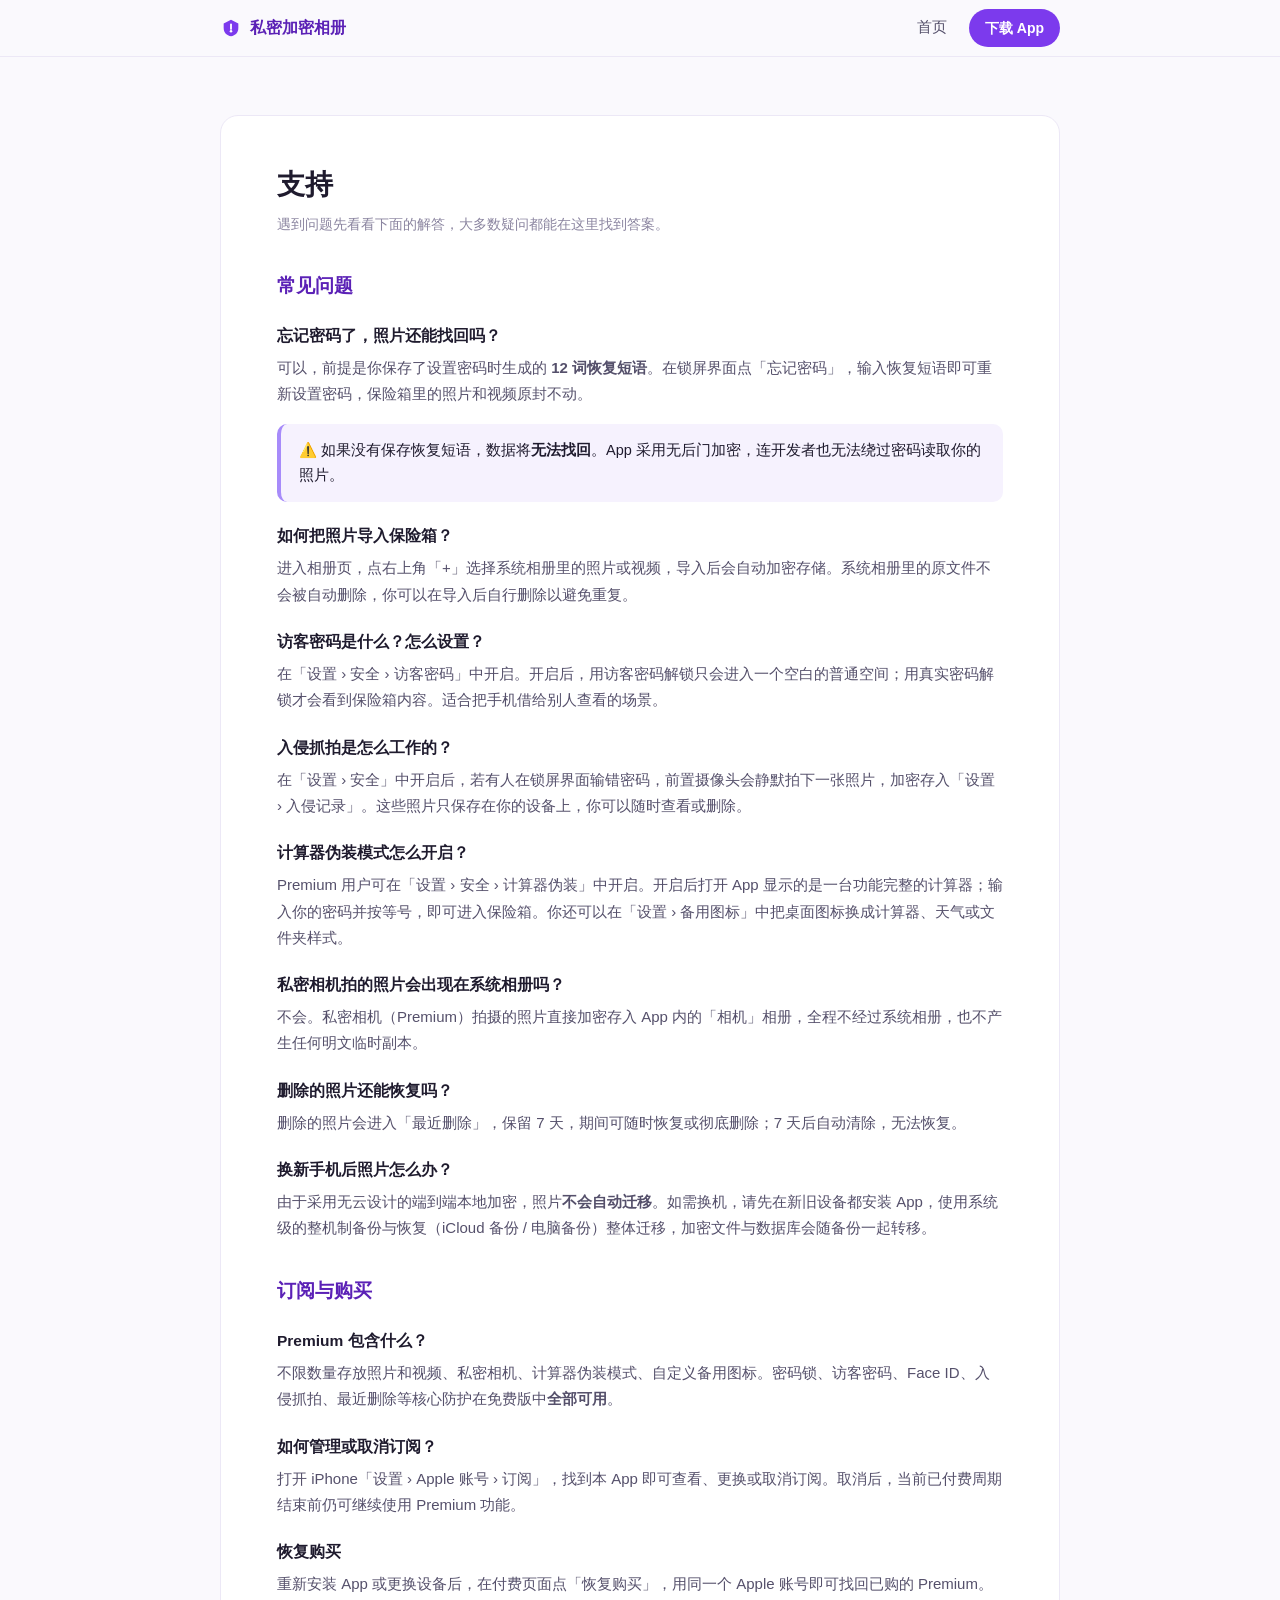
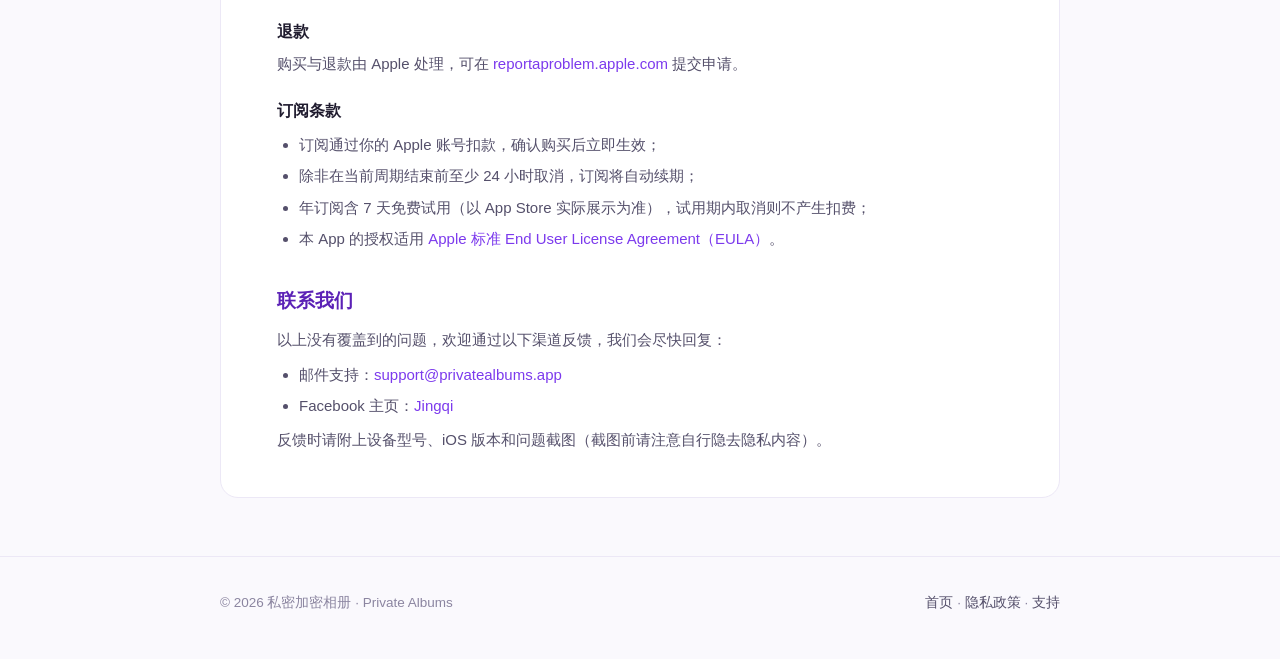
==== support.html @ aed7e344 "Initial site: landing page, privacy policy, support page" ====
<!DOCTYPE html>
<html lang="zh-CN">
<head>
<meta charset="UTF-8">
<meta name="viewport" content="width=device-width, initial-scale=1.0">
<title>支持 — 私密加密相册</title>
<meta name="description" content="私密加密相册的支持页面：常见问题、订阅管理、恢复购买与联系我们。">
<link rel="stylesheet" href="style.css">
</head>
<body>

<nav>
  <div class="wrap">
    <span class="logo">
      <svg viewBox="0 0 24 24" fill="none"><path d="M12 3L4 7v5c0 5 3.4 8.4 8 9 4.6-.6 8-4 8-9V7l-8-4z" fill="#7c3aed"/><path d="M12 8v5" stroke="#fff" stroke-width="2" stroke-linecap="round"/><circle cx="12" cy="15.5" r="1.4" fill="#fff"/></svg>
      私密加密相册
    </span>
    <span class="spacer"></span>
    <a class="item" href="index.html">首页</a>
    <a class="cta" href="index.html#get">下载 App</a>
  </div>
</nav>

<section>
  <div class="wrap">
    <div class="doc">
      <h1>支持</h1>
      <p class="updated">遇到问题先看看下面的解答，大多数疑问都能在这里找到答案。</p>

      <h2>常见问题</h2>

      <h3>忘记密码了，照片还能找回吗？</h3>
      <p>可以，前提是你保存了设置密码时生成的 <strong>12 词恢复短语</strong>。在锁屏界面点「忘记密码」，输入恢复短语即可重新设置密码，保险箱里的照片和视频原封不动。</p>
      <div class="callout">⚠️ 如果没有保存恢复短语，数据将<strong>无法找回</strong>。App 采用无后门加密，连开发者也无法绕过密码读取你的照片。</div>

      <h3>如何把照片导入保险箱？</h3>
      <p>进入相册页，点右上角「+」选择系统相册里的照片或视频，导入后会自动加密存储。系统相册里的原文件不会被自动删除，你可以在导入后自行删除以避免重复。</p>

      <h3>访客密码是什么？怎么设置？</h3>
      <p>在「设置 › 安全 › 访客密码」中开启。开启后，用访客密码解锁只会进入一个空白的普通空间；用真实密码解锁才会看到保险箱内容。适合把手机借给别人查看的场景。</p>

      <h3>入侵抓拍是怎么工作的？</h3>
      <p>在「设置 › 安全」中开启后，若有人在锁屏界面输错密码，前置摄像头会静默拍下一张照片，加密存入「设置 › 入侵记录」。这些照片只保存在你的设备上，你可以随时查看或删除。</p>

      <h3>计算器伪装模式怎么开启？</h3>
      <p>Premium 用户可在「设置 › 安全 › 计算器伪装」中开启。开启后打开 App 显示的是一台功能完整的计算器；输入你的密码并按等号，即可进入保险箱。你还可以在「设置 › 备用图标」中把桌面图标换成计算器、天气或文件夹样式。</p>

      <h3>私密相机拍的照片会出现在系统相册吗？</h3>
      <p>不会。私密相机（Premium）拍摄的照片直接加密存入 App 内的「相机」相册，全程不经过系统相册，也不产生任何明文临时副本。</p>

      <h3>删除的照片还能恢复吗？</h3>
      <p>删除的照片会进入「最近删除」，保留 7 天，期间可随时恢复或彻底删除；7 天后自动清除，无法恢复。</p>

      <h3>换新手机后照片怎么办？</h3>
      <p>由于采用无云设计的端到端本地加密，照片<strong>不会自动迁移</strong>。如需换机，请先在新旧设备都安装 App，使用系统级的整机制备份与恢复（iCloud 备份 / 电脑备份）整体迁移，加密文件与数据库会随备份一起转移。</p>

      <h2>订阅与购买</h2>

      <h3>Premium 包含什么？</h3>
      <p>不限数量存放照片和视频、私密相机、计算器伪装模式、自定义备用图标。密码锁、访客密码、Face ID、入侵抓拍、最近删除等核心防护在免费版中<strong>全部可用</strong>。</p>

      <h3>如何管理或取消订阅？</h3>
      <p>打开 iPhone「设置 › Apple 账号 › 订阅」，找到本 App 即可查看、更换或取消订阅。取消后，当前已付费周期结束前仍可继续使用 Premium 功能。</p>

      <h3>恢复购买</h3>
      <p>重新安装 App 或更换设备后，在付费页面点「恢复购买」，用同一个 Apple 账号即可找回已购的 Premium。</p>

      <h3>退款</h3>
      <p>购买与退款由 Apple 处理，可在 <a href="https://reportaproblem.apple.com" rel="noopener">reportaproblem.apple.com</a> 提交申请。</p>

      <h3>订阅条款</h3>
      <ul>
        <li>订阅通过你的 Apple 账号扣款，确认购买后立即生效；</li>
        <li>除非在当前周期结束前至少 24 小时取消，订阅将自动续期；</li>
        <li>年订阅含 7 天免费试用（以 App Store 实际展示为准），试用期内取消则不产生扣费；</li>
        <li>本 App 的授权适用 <a href="https://www.apple.com/legal/internet-services/itunes/dev/stdeula/" rel="noopener">Apple 标准 End User License Agreement（EULA）</a>。</li>
      </ul>

      <h2>联系我们</h2>
      <p>以上没有覆盖到的问题，欢迎通过以下渠道反馈，我们会尽快回复：</p>
      <ul>
        <li>邮件支持：<a href="mailto:support@privatealbums.app">support@privatealbums.app</a></li>
        <li>Facebook 主页：<a href="https://www.facebook.com/Jingqi-103004027902475" rel="noopener">Jingqi</a></li>
      </ul>
      <p>反馈时请附上设备型号、iOS 版本和问题截图（截图前请注意自行隐去隐私内容）。</p>
    </div>
  </div>
</section>

<footer>
  <div class="wrap">
    <span>© 2026 私密加密相册 · Private Albums</span>
    <span>
      <a href="index.html">首页</a> ·
      <a href="privacy.html">隐私政策</a> ·
      <a href="support.html">支持</a>
    </span>
  </div>
</footer>

</body>
</html>
---- style.css ----
/* 私密加密相册 · 官网样式（对齐 App 紫渐变品牌） */
:root {
  --brand: #7c3aed;
  --brand-2: #a78bfa;
  --brand-deep: #5b21b6;
  --ink: #1f1b2e;
  --ink-2: #55506b;
  --ink-3: #8b85a0;
  --bg: #faf9fd;
  --card: #ffffff;
  --line: #ece8f6;
  --ok: #10b981;
  --radius: 18px;
}

* { margin: 0; padding: 0; box-sizing: border-box; }

html { scroll-behavior: smooth; }

body {
  font-family: -apple-system, BlinkMacSystemFont, "PingFang SC", "Hiragino Sans GB", "Microsoft YaHei", sans-serif;
  background: var(--bg);
  color: var(--ink);
  line-height: 1.75;
  -webkit-font-smoothing: antialiased;
}

a { color: var(--brand); text-decoration: none; }
a:hover { text-decoration: underline; }

.wrap { max-width: 880px; margin: 0 auto; padding: 0 20px; }

/* 导航 */
nav {
  position: sticky; top: 0; z-index: 10;
  background: rgba(250, 249, 253, 0.9);
  backdrop-filter: blur(12px);
  border-bottom: 1px solid var(--line);
}
nav .wrap { display: flex; align-items: center; gap: 22px; height: 56px; }
nav .logo { font-weight: 700; color: var(--brand-deep); display: flex; align-items: center; gap: 8px; }
nav .logo svg { width: 22px; height: 22px; }
nav a.item { color: var(--ink-2); font-size: 14.5px; }
nav a.item:hover { color: var(--brand); text-decoration: none; }
nav .spacer { flex: 1; }
nav .cta {
  background: var(--brand); color: #fff; padding: 7px 16px;
  border-radius: 999px; font-size: 14px; font-weight: 600;
}
nav .cta:hover { text-decoration: none; background: var(--brand-deep); }

/* Hero */
.hero { text-align: center; padding: 84px 0 64px; }
.hero .badge {
  display: inline-flex; align-items: center; gap: 6px;
  background: #f1ebfe; color: var(--brand-deep);
  font-size: 13px; font-weight: 600;
  padding: 5px 14px; border-radius: 999px; margin-bottom: 22px;
}
.hero h1 {
  font-size: clamp(30px, 5.5vw, 46px); line-height: 1.28;
  letter-spacing: -0.5px; margin-bottom: 18px;
}
.hero h1 .grad {
  background: linear-gradient(135deg, var(--brand) 0%, var(--brand-2) 100%);
  -webkit-background-clip: text; background-clip: text; color: transparent;
}
.hero p.lead {
  font-size: 17px; color: var(--ink-2); max-width: 620px; margin: 0 auto 30px;
}
.hero .actions { display: flex; gap: 14px; justify-content: center; flex-wrap: wrap; }
.btn {
  display: inline-block; padding: 13px 28px; border-radius: 999px;
  font-weight: 600; font-size: 15.5px; transition: 0.15s;
}
.btn.primary { background: var(--brand); color: #fff; }
.btn.primary:hover { background: var(--brand-deep); text-decoration: none; }
.btn.ghost { background: #fff; color: var(--brand-deep); border: 1.5px solid var(--line); }
.btn.ghost:hover { border-color: var(--brand-2); text-decoration: none; }

.hero .pillbar {
  display: flex; gap: 10px; justify-content: center; flex-wrap: wrap;
  margin-top: 34px; color: var(--ink-2); font-size: 13.5px;
}
.pillbar .pill {
  background: #fff; border: 1px solid var(--line);
  padding: 6px 14px; border-radius: 999px;
}

/* 区块 */
section { padding: 58px 0; }
section.alt { background: #fff; border-top: 1px solid var(--line); border-bottom: 1px solid var(--line); }
h2.sec {
  font-size: clamp(23px, 3.6vw, 30px); letter-spacing: -0.4px;
  text-align: center; margin-bottom: 10px;
}
p.sec-sub { text-align: center; color: var(--ink-3); margin-bottom: 40px; font-size: 15px; }

/* 功能卡 */
.grid { display: grid; grid-template-columns: repeat(auto-fit, minmax(250px, 1fr)); gap: 18px; }
.card {
  background: var(--card); border: 1px solid var(--line);
  border-radius: var(--radius); padding: 26px 24px;
}
.card .ico {
  width: 44px; height: 44px; border-radius: 12px; margin-bottom: 14px;
  background: linear-gradient(135deg, var(--brand), var(--brand-2));
  display: flex; align-items: center; justify-content: center;
  color: #fff; font-size: 21px;
}
.card h3 { font-size: 17px; margin-bottom: 8px; }
.card p { font-size: 14.5px; color: var(--ink-2); }

/* 隐私承诺 */
.promise { display: grid; grid-template-columns: repeat(auto-fit, minmax(250px, 1fr)); gap: 18px; }
.promise .card .ico { background: linear-gradient(135deg, #10b981, #34d399); }

/* 价格 */
.plans { display: grid; grid-template-columns: repeat(auto-fit, minmax(240px, 1fr)); gap: 18px; max-width: 760px; margin: 0 auto; }
.plan {
  background: #fff; border: 1.5px solid var(--line); border-radius: var(--radius);
  padding: 28px 26px; text-align: center;
}
.plan.hot { border-color: var(--brand-2); box-shadow: 0 10px 34px rgba(124, 58, 237, 0.12); position: relative; }
.plan .tag {
  position: absolute; top: -12px; left: 50%; transform: translateX(-50%);
  background: var(--brand); color: #fff; font-size: 12px; font-weight: 600;
  padding: 3px 14px; border-radius: 999px; white-space: nowrap;
}
.plan h3 { font-size: 16px; color: var(--ink-2); }
.plan .price { font-size: 32px; font-weight: 800; margin: 8px 0 2px; }
.plan .price small { font-size: 14px; font-weight: 500; color: var(--ink-3); }
.plan .note { font-size: 12.5px; color: var(--ink-3); margin-bottom: 18px; }
.plan ul { list-style: none; text-align: left; font-size: 14px; color: var(--ink-2); }
.plan ul li { padding: 6px 0 6px 26px; position: relative; }
.plan ul li::before {
  content: "✓"; position: absolute; left: 4px; color: var(--ok); font-weight: 700;
}

/* FAQ */
.faq { max-width: 720px; margin: 0 auto; }
details {
  background: #fff; border: 1px solid var(--line); border-radius: 14px;
  padding: 16px 22px; margin-bottom: 12px;
}
details summary {
  cursor: pointer; font-weight: 600; font-size: 15.5px; list-style: none;
  display: flex; justify-content: space-between; align-items: center;
}
details summary::after { content: "+"; color: var(--brand); font-size: 20px; }
details[open] summary::after { content: "−"; }
details p { margin-top: 10px; font-size: 14.5px; color: var(--ink-2); }

/* CTA */
.cta-band {
  background: linear-gradient(135deg, var(--brand-deep), var(--brand));
  border-radius: 24px; color: #fff; text-align: center; padding: 56px 26px;
}
.cta-band h2 { font-size: clamp(22px, 4vw, 30px); margin-bottom: 10px; }
.cta-band p { color: rgba(255,255,255,0.85); margin-bottom: 26px; font-size: 15px; }
.cta-band .btn { background: #fff; color: var(--brand-deep); }

/* 页脚 */
footer { border-top: 1px solid var(--line); padding: 34px 0 44px; color: var(--ink-3); font-size: 13.5px; }
footer .wrap { display: flex; justify-content: space-between; gap: 16px; flex-wrap: wrap; align-items: center; }
footer a { color: var(--ink-2); }

/* 隐私/支持页正文 */
.doc { background: #fff; border: 1px solid var(--line); border-radius: var(--radius); padding: 44px clamp(22px, 5vw, 56px); }
.doc h1 { font-size: 28px; margin-bottom: 4px; }
.doc .updated { color: var(--ink-3); font-size: 13.5px; margin-bottom: 30px; }
.doc h2 { font-size: 19px; margin: 32px 0 10px; color: var(--brand-deep); }
.doc h3 { font-size: 15.5px; margin: 20px 0 6px; }
.doc p, .doc li { font-size: 15px; color: var(--ink-2); }
.doc ul { padding-left: 22px; margin: 8px 0; }
.doc li { margin: 5px 0; }
.doc .callout {
  background: #f6f2fe; border-left: 4px solid var(--brand-2);
  border-radius: 10px; padding: 14px 18px; margin: 16px 0; font-size: 14.5px;
}

@media (max-width: 560px) {
  nav a.item { display: none; }
  .hero { padding: 56px 0 44px; }
}
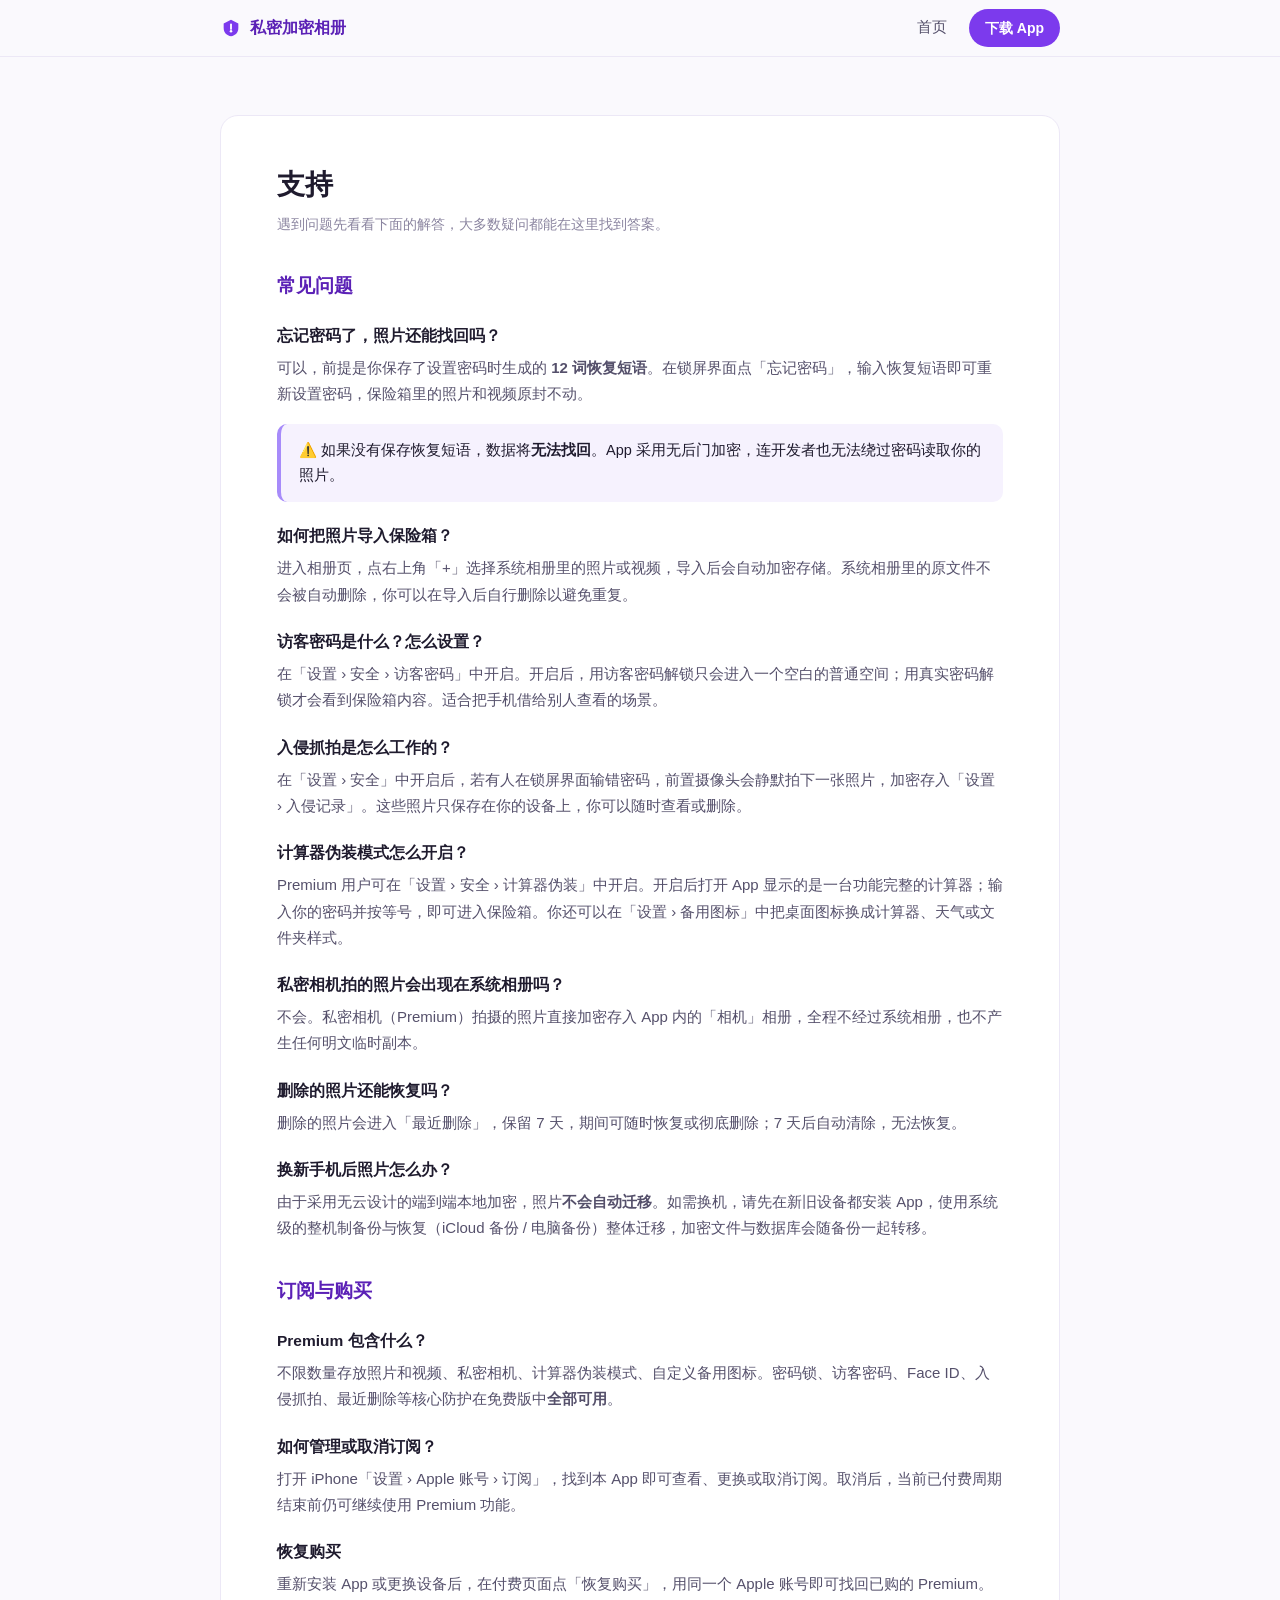
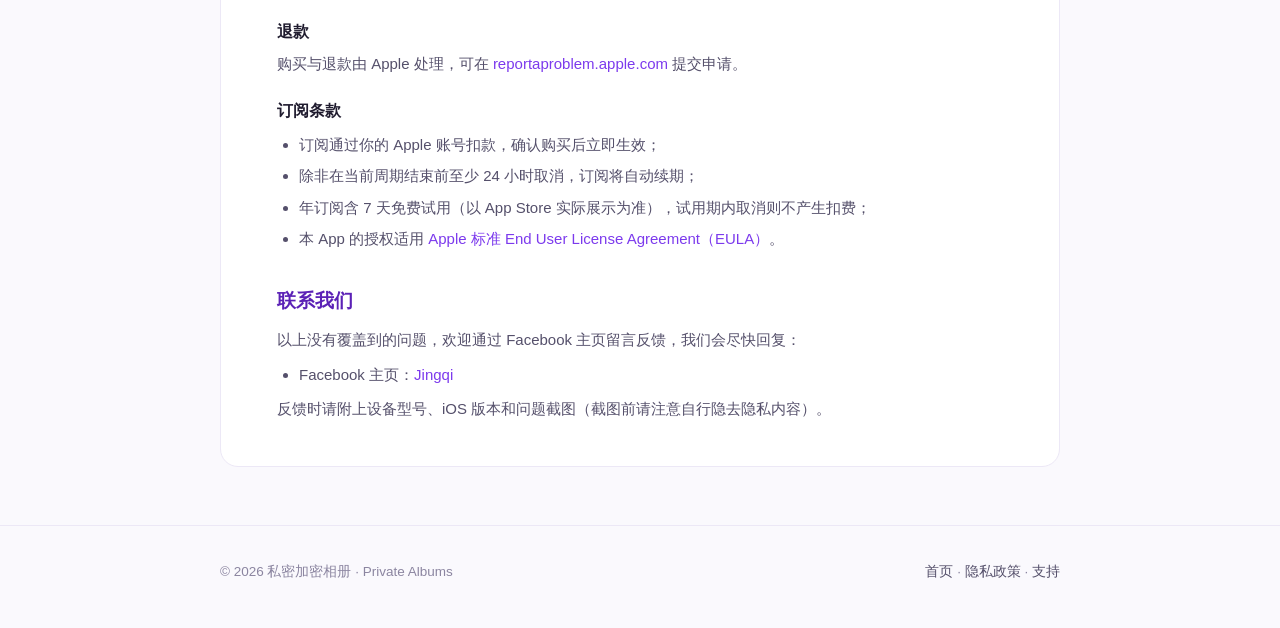
==== commit 079430c8: "Replace placeholder support email with Facebook contact" ====
--- a/support.html
+++ b/support.html
@@ -77,9 +77,8 @@
       </ul>
 
       <h2>联系我们</h2>
-      <p>以上没有覆盖到的问题，欢迎通过以下渠道反馈，我们会尽快回复：</p>
+      <p>以上没有覆盖到的问题，欢迎通过 Facebook 主页留言反馈，我们会尽快回复：</p>
       <ul>
-        <li>邮件支持：<a href="mailto:support@privatealbums.app">support@privatealbums.app</a></li>
         <li>Facebook 主页：<a href="https://www.facebook.com/Jingqi-103004027902475" rel="noopener">Jingqi</a></li>
       </ul>
       <p>反馈时请附上设备型号、iOS 版本和问题截图（截图前请注意自行隐去隐私内容）。</p>
